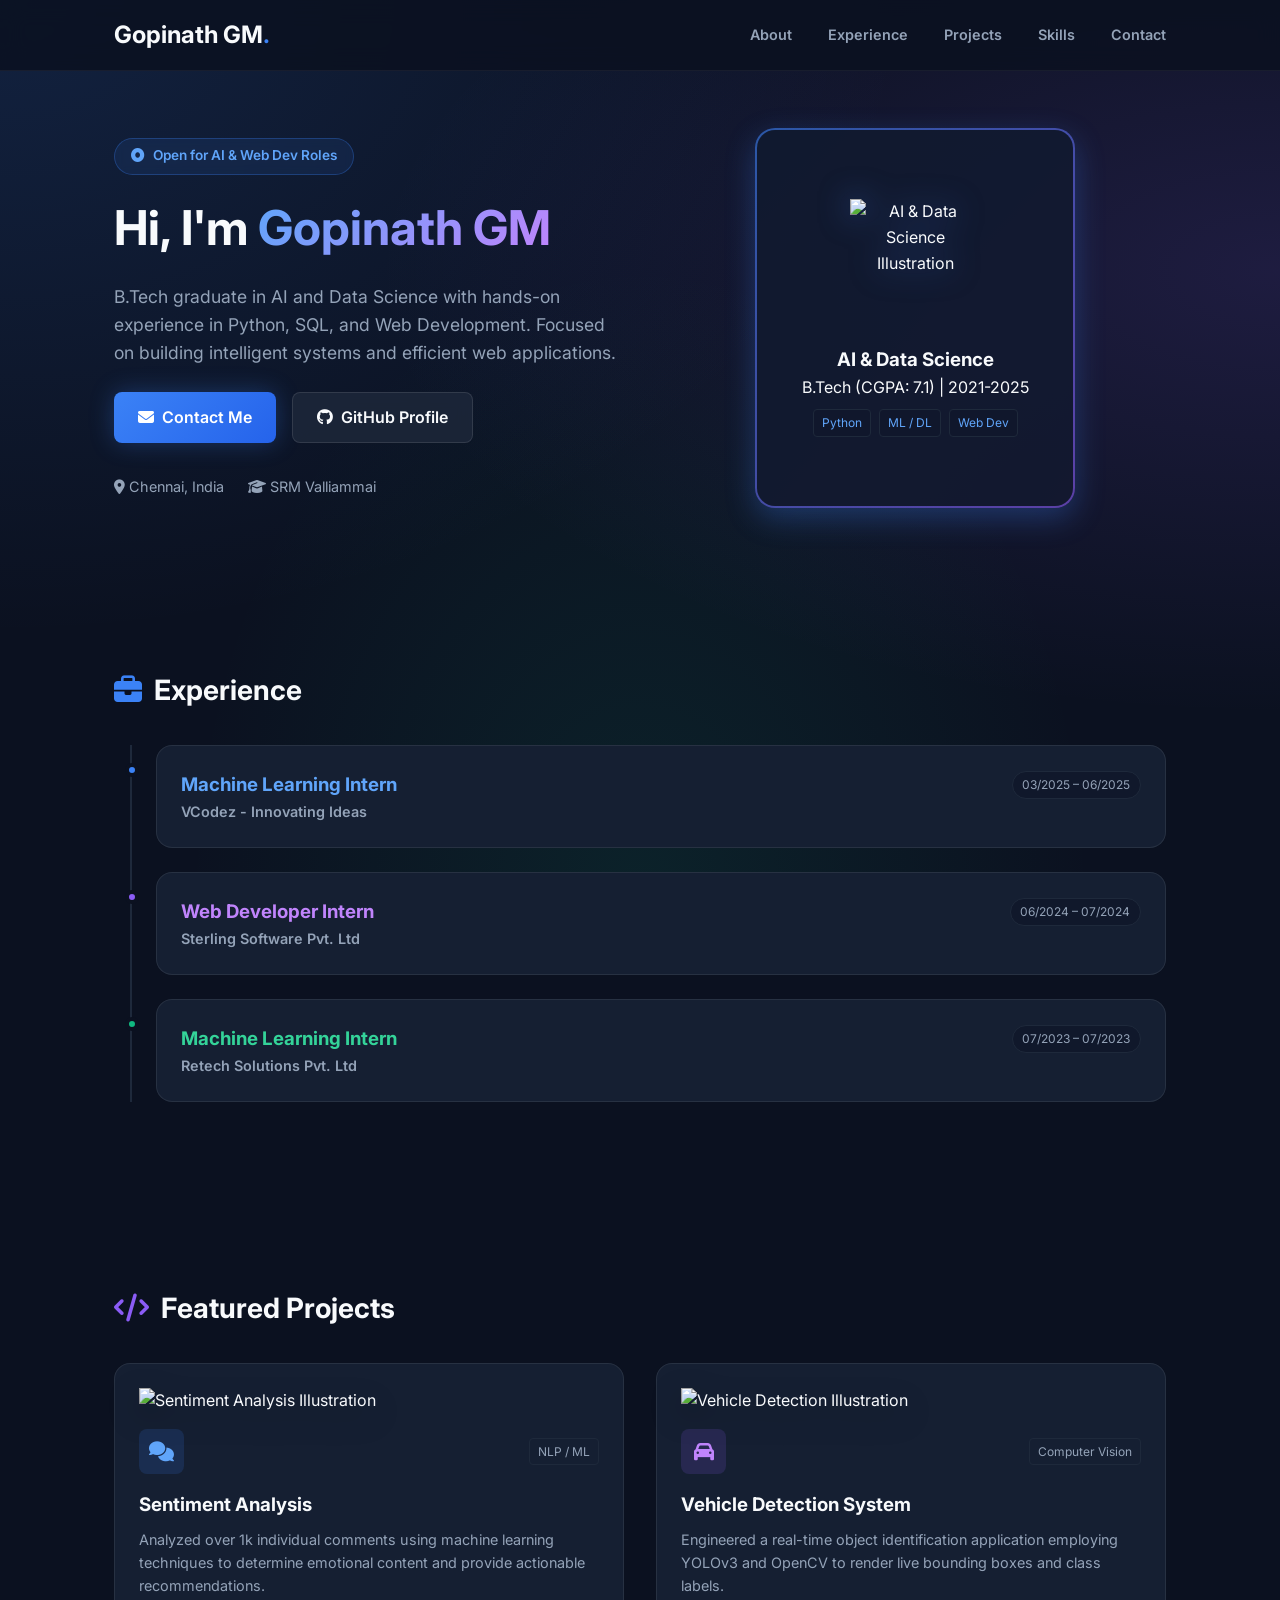
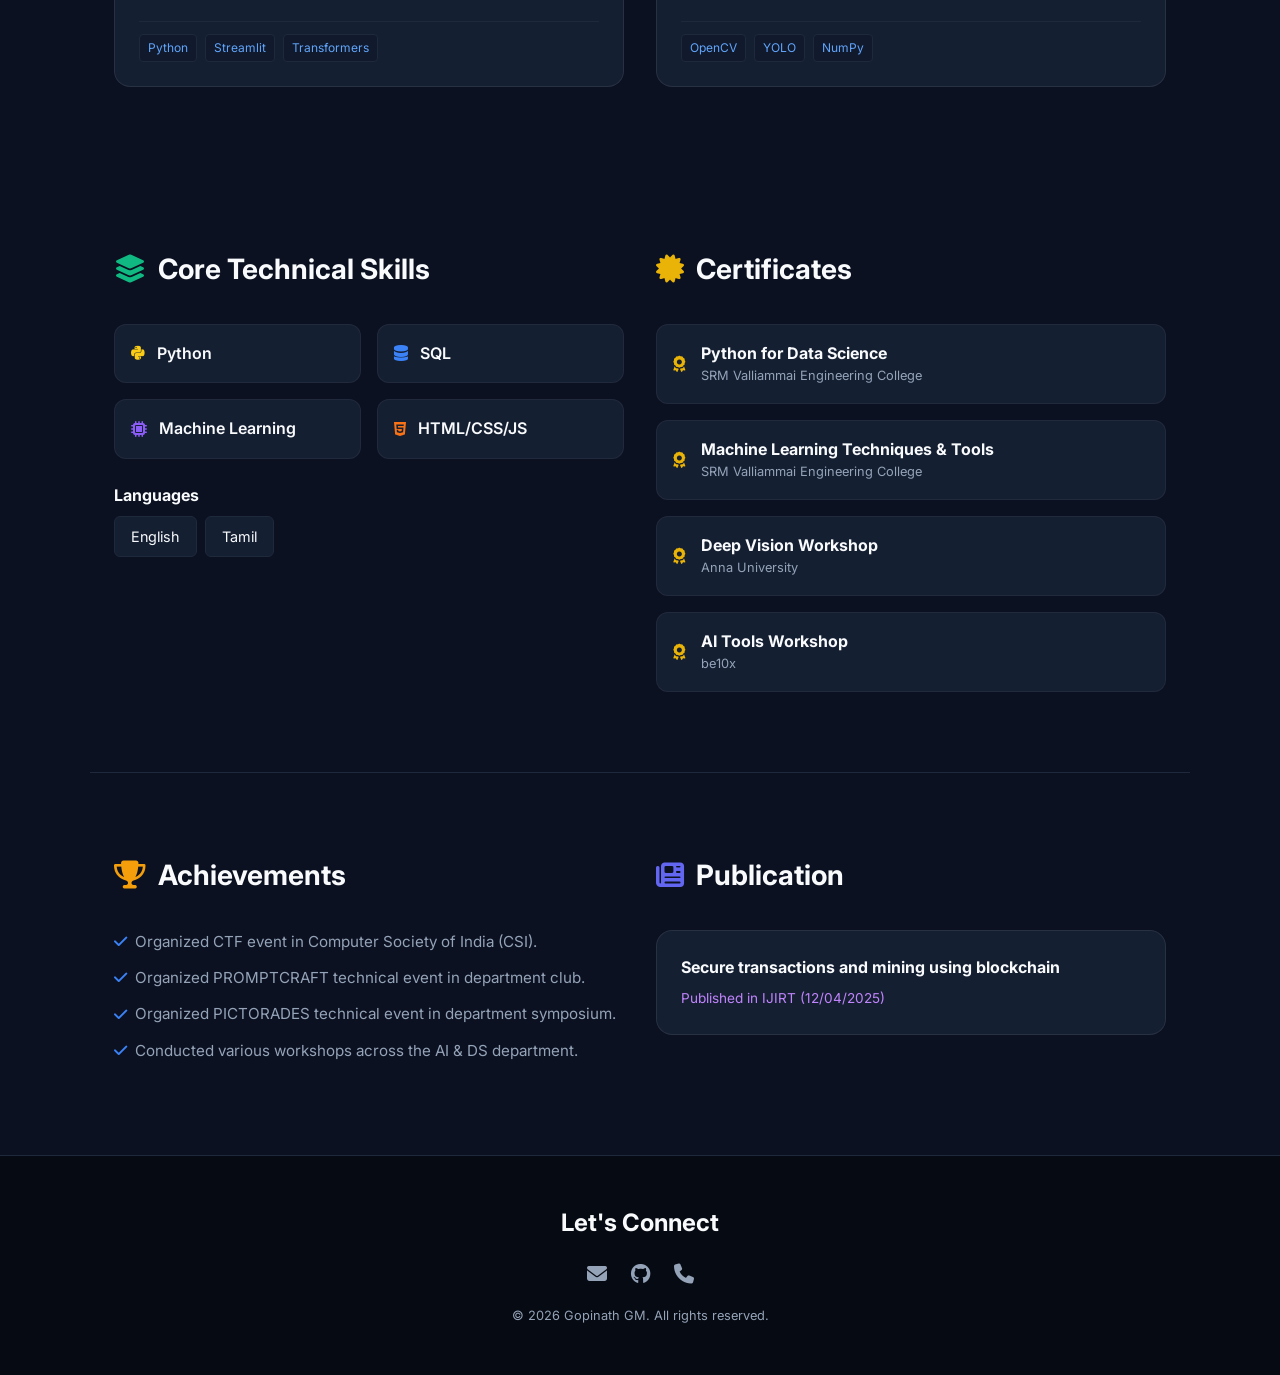
==== index.html @ a015ec3c "Add files via upload" ====
<!DOCTYPE html>
<html lang="en">
<head>
    <meta charset="UTF-8">
    <meta name="viewport" content="width=device-width, initial-scale=1.0">
    <title>Gopinath GM | AI & Data Science Engineer</title>
    <link rel="stylesheet" href="style.css">
    <!-- FontAwesome Animated Icons -->
    <link rel="stylesheet" href="https://cdnjs.cloudflare.com/ajax/libs/font-awesome/6.4.0/css/all.min.css">
    <!-- Google Fonts -->
    <link href="https://fonts.googleapis.com/css2?family=Inter:wght@300;400;600;700&display=swap" rel="stylesheet">
</head>
<body>

    <!-- Navigation -->
    <nav class="navbar">
        <div class="nav-container">
            <a href="#" class="logo">Gopinath GM<span>.</span></a>
            <div class="nav-links">
                <a href="#about">About</a>
                <a href="#experience">Experience</a>
                <a href="#projects">Projects</a>
                <a href="#skills">Skills</a>
                <a href="#contact">Contact</a>
            </div>
        </div>
    </nav>

    <!-- Hero Section -->
    <section id="about" class="hero-section">
        <div class="hero-content">
            <div class="badge">
                <i class="fa-solid fa-circle-dot fa-beat"></i>
                <span>Open for AI & Web Dev Roles</span>
            </div>
            <h1>Hi, I'm <span class="gradient-text">Gopinath GM</span></h1>
            <p class="description">
                B.Tech graduate in AI and Data Science with hands-on experience in Python, SQL, and Web Development. Focused on building intelligent systems and efficient web applications.
            </p>
            <div class="btn-group">
                <a href="mailto:gopinathgm2003@gmail.com" class="btn btn-primary glow">
                    <i class="fa-solid fa-envelope"></i>
                    <span>Contact Me</span>
                </a>
                <a href="https://github.com/GOPINATHGM" target="_blank" class="btn btn-secondary">
                    <i class="fa-brands fa-github"></i>
                    <span>GitHub Profile</span>
                </a>
            </div>
            <div class="hero-meta">
                <span><i class="fa-solid fa-location-dot"></i> Chennai, India</span>
                <span><i class="fa-solid fa-graduation-cap"></i> SRM Valliammai</span>
            </div>
        </div>
        
        <!-- Animated Avatar Card with Web Illustration -->
        <div class="hero-card-container">
            <div class="glow-card">
                <div class="card-inner">
                    <img src="D:\mini project\gopi_image.jpg" alt="AI & Data Science Illustration" class="hero-img">
                    <h3>AI & Data Science</h3>
                    <p class="sub-text">B.Tech (CGPA: 7.1) | 2021-2025</p>
                    <div class="tag-row">
                        <span class="tag">Python</span>
                        <span class="tag">ML / DL</span>
                        <span class="tag">Web Dev</span>
                    </div>
                </div>
            </div>
        </div>
    </section>

    <!-- Experience Timeline -->
    <section id="experience" class="section-container">
        <h2 class="section-title">
            <i class="fa-solid fa-briefcase icon-blue"></i>
            <span>Experience</span>
        </h2>
        <div class="timeline">
            
            <div class="timeline-item">
                <div class="dot dot-blue"></div>
                <div class="card">
                    <div class="card-header">
                        <h3 class="text-blue">Machine Learning Intern</h3>
                        <span class="date-badge">03/2025 – 06/2025</span>
                    </div>
                    <p class="company">VCodez - Innovating Ideas</p>
                </div>
            </div>

            <div class="timeline-item">
                <div class="dot dot-purple"></div>
                <div class="card">
                    <div class="card-header">
                        <h3 class="text-purple">Web Developer Intern</h3>
                        <span class="date-badge">06/2024 – 07/2024</span>
                    </div>
                    <p class="company">Sterling Software Pvt. Ltd</p>
                </div>
            </div>

            <div class="timeline-item">
                <div class="dot dot-emerald"></div>
                <div class="card">
                    <div class="card-header">
                        <h3 class="text-emerald">Machine Learning Intern</h3>
                        <span class="date-badge">07/2023 – 07/2023</span>
                    </div>
                    <p class="company">Retech Solutions Pvt. Ltd</p>
                </div>
            </div>

        </div>
    </section>

    <!-- Projects Section with Web Illustrations -->
    <section id="projects" class="section-container">
        <h2 class="section-title">
            <i class="fa-solid fa-code icon-purple"></i>
            <span>Featured Projects</span>
        </h2>
        <div class="grid-2">
            
            <div class="card project-card glow-hover">
                <div>
                    <img src="D:\mini project\Screenshot 2026-08-24 133958.png" alt="Sentiment Analysis Illustration" class="card-illustration">
                    <div class="project-header">
                        <div class="icon-box blue-bg">
                            <i class="fa-solid fa-comments fa-flip"></i>
                        </div>
                        <span class="category-badge">NLP / ML</span>
                    </div>
                    <h3>Sentiment Analysis</h3>
                    <p class="card-text">
                        Analyzed over 1k individual comments using machine learning techniques to determine emotional content and provide actionable recommendations.
                    </p>
                </div>
                <div class="tag-row border-top">
                    <span class="tag">Python</span>
                    <span class="tag">Streamlit</span>
                    <span class="tag">Transformers</span>
                </div>
            </div>

            <div class="card project-card glow-hover">
                <div>
                    <img src= "D:\mini project\Screenshot 2026-08-24 134102.png" alt="Vehicle Detection Illustration" class="card-illustration">
                    <div class="project-header">
                        <div class="icon-box purple-bg">
                            <i class="fa-solid fa-car fa-shake"></i>
                        </div>
                        <span class="category-badge">Computer Vision</span>
                    </div>
                    <h3>Vehicle Detection System</h3>
                    <p class="card-text">
                        Engineered a real-time object identification application employing YOLOv3 and OpenCV to render live bounding boxes and class labels.
                    </p>
                </div>
                <div class="tag-row border-top">
                    <span class="tag">OpenCV</span>
                    <span class="tag">YOLO</span>
                    <span class="tag">NumPy</span>
                </div>
            </div>

        </div>
    </section>

    <!-- Skills & Certificates Grid -->
    <section id="skills" class="section-container">
        <div class="grid-2">
            
            <!-- Skills -->
            <div>
                <h2 class="sub-title">
                    <i class="fa-solid fa-layer-group icon-emerald"></i>
                    <span>Core Technical Skills</span>
                </h2>
                <div class="skills-grid">
                    <div class="skill-card"><i class="fa-brands fa-python yellow"></i><span>Python</span></div>
                    <div class="skill-card"><i class="fa-solid fa-database blue"></i><span>SQL</span></div>
                    <div class="skill-card"><i class="fa-solid fa-microchip purple"></i><span>Machine Learning</span></div>
                    <div class="skill-card"><i class="fa-brands fa-html5 orange"></i><span>HTML/CSS/JS</span></div>
                </div>

                <h3 class="group-heading">Languages</h3>
                <div class="tag-row">
                    <span class="tag-lg">English</span>
                    <span class="tag-lg">Tamil</span>
                </div>
            </div>

            <!-- Certifications -->
            <div>
                <h2 class="sub-title">
                    <i class="fa-solid fa-certificate icon-yellow"></i>
                    <span>Certificates</span>
                </h2>
                <div class="cert-list">
                    <div class="cert-card">
                        <i class="fa-solid fa-award icon-yellow"></i>
                        <div>
                            <h4>Python for Data Science</h4>
                            <p>SRM Valliammai Engineering College</p>
                        </div>
                    </div>
                    <div class="cert-card">
                        <i class="fa-solid fa-award icon-yellow"></i>
                        <div>
                            <h4>Machine Learning Techniques & Tools</h4>
                            <p>SRM Valliammai Engineering College</p>
                        </div>
                    </div>
                    <div class="cert-card">
                        <i class="fa-solid fa-award icon-yellow"></i>
                        <div>
                            <h4>Deep Vision Workshop</h4>
                            <p>Anna University</p>
                        </div>
                    </div>
                    <div class="cert-card">
                        <i class="fa-solid fa-award icon-yellow"></i>
                        <div>
                            <h4>AI Tools Workshop</h4>
                            <p>be10x</p>
                        </div>
                    </div>
                </div>
            </div>

        </div>
    </section>

    <!-- Achievements & Publications -->
    <section class="section-container border-top-section">
        <div class="grid-2">
            <div>
                <h2 class="sub-title">
                    <i class="fa-solid fa-trophy icon-amber"></i>
                    <span>Achievements</span>
                </h2>
                <ul class="achievement-list">
                    <li><i class="fa-solid fa-check icon-blue"></i> Organized CTF event in Computer Society of India (CSI).</li>
                    <li><i class="fa-solid fa-check icon-blue"></i> Organized PROMPTCRAFT technical event in department club.</li>
                    <li><i class="fa-solid fa-check icon-blue"></i> Organized PICTORADES technical event in department symposium.</li>
                    <li><i class="fa-solid fa-check icon-blue"></i> Conducted various workshops across the AI & DS department.</li>
                </ul>
            </div>
            <div>
                <h2 class="sub-title">
                    <i class="fa-solid fa-newspaper icon-indigo"></i>
                    <span>Publication</span>
                </h2>
                <div class="card">
                    <h4>Secure transactions and mining using blockchain</h4>
                    <p class="pub-date">Published in IJIRT (12/04/2025)</p>
                </div>
            </div>
        </div>
    </section>

    <!-- Footer -->
    <footer id="contact" class="footer">
        <div class="footer-content">
            <h2>Let's Connect</h2>
            <div class="social-links">
                <a href="mailto:gopinathgm2003@gmail.com"><i class="fa-solid fa-envelope"></i></a>
                <a href="https://github.com/GOPINATHGM" target="_blank"><i class="fa-brands fa-github"></i></a>
                <a href="tel:9342889780"><i class="fa-solid fa-phone"></i></a>
            </div>
            <p>© 2026 Gopinath GM. All rights reserved.</p>
        </div>
    </footer>

    <script src="script.js"></script>
</body>
</html>
---- style.css ----
:root {
    --bg-dark: #0b1120;
    --bg-card: #151f32;
    --bg-card-hover: #1e2d4a;
    --text-main: #f8fafc;
    --text-muted: #94a3b8;
    --primary: #3b82f6;
    --secondary: #8b5cf6;
    --emerald: #10b981;
    --yellow: #eab308;
    --border: #1e293b;
}

* {
    margin: 0;
    padding: 0;
    box-sizing: border-box;
    scroll-behavior: smooth;
}

/* Enhanced Gradient & Ambient Background */
body {
    font-family: 'Inter', sans-serif;
    background-color: var(--bg-dark);
    background-image: 
        radial-gradient(at 0% 0%, rgba(59, 130, 246, 0.15) 0px, transparent 50%),
        radial-gradient(at 100% 30%, rgba(139, 92, 246, 0.15) 0px, transparent 50%),
        radial-gradient(at 50% 100%, rgba(16, 185, 129, 0.1) 0px, transparent 50%);
    background-attachment: fixed;
    color: var(--text-main);
    line-height: 1.6;
}

/* Navbar */
.navbar {
    position: fixed;
    top: 0;
    width: 100%;
    background: rgba(11, 17, 32, 0.85);
    backdrop-filter: blur(12px);
    border-bottom: 1px solid rgba(255, 255, 255, 0.05);
    z-index: 1000;
}

.nav-container {
    max-width: 1100px;
    margin: 0 auto;
    padding: 1rem 1.5rem;
    display: flex;
    justify-content: space-between;
    align-items: center;
}

.logo {
    font-size: 1.5rem;
    font-weight: 700;
    color: var(--text-main);
    text-decoration: none;
}

.logo span { color: var(--primary); }

.nav-links a {
    color: var(--text-muted);
    text-decoration: none;
    margin-left: 2rem;
    font-size: 0.9rem;
    font-weight: 600;
    transition: color 0.3s;
}

.nav-links a:hover { color: var(--primary); }

/* Layout & Typography */
.section-container {
    max-width: 1100px;
    margin: 0 auto;
    padding: 5rem 1.5rem;
}

.hero-section {
    max-width: 1100px;
    margin: 0 auto;
    padding: 8rem 1.5rem 5rem 1.5rem;
    display: flex;
    flex-wrap: wrap;
    align-items: center;
    justify-content: space-between;
    gap: 3rem;
}

.hero-content { flex: 1; min-width: 300px; }
.hero-card-container { flex: 1; min-width: 300px; display: flex; justify-content: center; }

h1 { font-size: 3rem; margin: 1rem 0; font-weight: 700; }
.gradient-text {
    background: linear-gradient(135deg, #60a5fa, #c084fc);
    -webkit-background-clip: text;
    -webkit-text-fill-color: transparent;
}

.description { color: var(--text-muted); font-size: 1.1rem; margin-bottom: 1.5rem; }

.section-title, .sub-title {
    font-size: 1.75rem;
    margin-bottom: 2rem;
    display: flex;
    align-items: center;
    gap: 0.75rem;
}

.grid-2 {
    display: grid;
    grid-template-columns: repeat(auto-fit, minmax(320px, 1fr));
    gap: 2rem;
}

/* Badges & Buttons */
.badge {
    display: inline-flex;
    align-items: center;
    gap: 0.5rem;
    background: rgba(59, 130, 246, 0.1);
    color: #60a5fa;
    border: 1px solid rgba(59, 130, 246, 0.3);
    padding: 0.4rem 1rem;
    border-radius: 50px;
    font-size: 0.85rem;
    font-weight: 600;
    backdrop-filter: blur(5px);
}

.btn-group { display: flex; gap: 1rem; margin-bottom: 2rem; flex-wrap: wrap; }

.btn {
    padding: 0.75rem 1.5rem;
    border-radius: 8px;
    font-weight: 600;
    text-decoration: none;
    display: inline-flex;
    align-items: center;
    gap: 0.5rem;
    transition: all 0.3s;
}

.btn-primary { 
    background: linear-gradient(135deg, var(--primary), #2563eb); 
    color: #fff; 
}
.btn-primary:hover { 
    transform: translateY(-2px);
    box-shadow: 0 8px 20px rgba(59, 130, 246, 0.4); 
}

.btn-secondary { 
    background: rgba(30, 41, 59, 0.8); 
    color: var(--text-main); 
    border: 1px solid rgba(255, 255, 255, 0.1); 
    backdrop-filter: blur(8px);
}
.btn-secondary:hover { 
    background: var(--bg-card-hover); 
    transform: translateY(-2px);
}

.hero-meta { display: flex; gap: 1.5rem; color: var(--text-muted); font-size: 0.9rem; }

/* Cards & Illustration Styling */
.card {
    background: var(--bg-card);
    border: 1px solid rgba(255, 255, 255, 0.08);
    border-radius: 16px;
    padding: 1.5rem;
    backdrop-filter: blur(10px);
    transition: transform 0.3s ease, border-color 0.3s ease, box-shadow 0.3s ease;
}

.card-illustration {
    width: 100%;
    height: 140px;
    object-fit: contain;
    margin-bottom: 1rem;
    filter: drop-shadow(0 10px 15px rgba(0, 0, 0, 0.3));
}

.glow { box-shadow: 0 0 25px rgba(59, 130, 246, 0.3); }

.glow-hover:hover {
    transform: translateY(-6px);
    border-color: rgba(139, 92, 246, 0.5);
    box-shadow: 0 12px 30px rgba(139, 92, 246, 0.25);
}

.glow-card {
    width: 320px;
    height: 380px;
    background: linear-gradient(135deg, rgba(59, 130, 246, 0.6), rgba(139, 92, 246, 0.6));
    padding: 2px;
    border-radius: 20px;
    box-shadow: 0 10px 30px rgba(59, 130, 246, 0.3);
}

.card-inner {
    background: rgba(15, 23, 42, 0.95);
    width: 100%;
    height: 100%;
    border-radius: 18px;
    display: flex;
    flex-direction: column;
    align-items: center;
    justify-content: center;
    text-align: center;
    padding: 1.5rem;
}

.hero-img {
    width: 130px;
    height: 130px;
    margin-bottom: 1rem;
    filter: drop-shadow(0 0 15px rgba(59, 130, 246, 0.5));
}

.icon-circle {
    width: 70px;
    height: 70px;
    border-radius: 50%;
    background: var(--bg-card);
    display: flex;
    align-items: center;
    justify-content: center;
    font-size: 2rem;
    color: var(--primary);
    margin-bottom: 1rem;
}

/* Timeline */
.timeline { border-left: 2px solid var(--border); margin-left: 1rem; padding-left: 1.5rem; }
.timeline-item { position: relative; margin-bottom: 1.5rem; }
.dot { position: absolute; left: -31px; top: 18px; width: 14px; height: 14px; border-radius: 50%; border: 4px solid var(--bg-dark); }
.dot-blue { background: var(--primary); }
.dot-purple { background: var(--secondary); }
.dot-emerald { background: var(--emerald); }

.card-header { display: flex; justify-content: space-between; align-items: center; }
.date-badge { background: rgba(15, 23, 42, 0.8); padding: 0.2rem 0.6rem; border-radius: 20px; font-size: 0.75rem; color: var(--text-muted); border: 1px solid var(--border); }
.company { font-weight: 600; color: var(--text-muted); font-size: 0.9rem; }

/* Projects & Tags */
.project-card { display: flex; flex-direction: column; justify-content: space-between; }
.project-header { display: flex; justify-content: space-between; align-items: center; margin-bottom: 1rem; }
.icon-box { width: 45px; height: 45px; border-radius: 8px; display: flex; align-items: center; justify-content: center; font-size: 1.25rem; }
.blue-bg { background: rgba(59, 130, 246, 0.15); color: #60a5fa; }
.purple-bg { background: rgba(139, 92, 246, 0.15); color: #c084fc; }

.category-badge { font-size: 0.75rem; border: 1px solid var(--border); padding: 0.2rem 0.5rem; border-radius: 4px; color: var(--text-muted); }
.card-text { color: var(--text-muted); font-size: 0.9rem; margin: 0.5rem 0 1rem; }

.tag-row { display: flex; gap: 0.5rem; flex-wrap: wrap; margin-top: 0.5rem; }
.tag { background: rgba(15, 23, 42, 0.6); border: 1px solid var(--border); font-size: 0.75rem; padding: 0.2rem 0.5rem; border-radius: 4px; color: #60a5fa; }
.tag-lg { background: var(--bg-card); border: 1px solid var(--border); padding: 0.5rem 1rem; border-radius: 6px; font-size: 0.9rem; }

/* Skills & Certs */
.skills-grid { display: grid; grid-template-columns: 1fr 1fr; gap: 1rem; }
.skill-card { 
    background: var(--bg-card); 
    border: 1px solid rgba(255, 255, 255, 0.05); 
    padding: 1rem; 
    border-radius: 12px; 
    display: flex; 
    align-items: center; 
    gap: 0.75rem; 
    font-weight: 600; 
}

.cert-list { display: flex; flex-direction: column; gap: 1rem; }
.cert-card { 
    background: var(--bg-card); 
    border: 1px solid rgba(255, 255, 255, 0.05); 
    padding: 1rem; 
    border-radius: 12px; 
    display: flex; 
    gap: 1rem; 
    align-items: center; 
}
.cert-card p { font-size: 0.8rem; color: var(--text-muted); }
.group-heading { margin: 1.5rem 0 0.5rem; font-size: 1rem; }

/* Achievements */
.achievement-list { list-style: none; }
.achievement-list li { margin-bottom: 0.75rem; display: flex; gap: 0.5rem; align-items: center; font-size: 0.95rem; color: var(--text-muted); }
.pub-date { font-size: 0.85rem; color: #c084fc; margin-top: 0.5rem; }
.border-top-section { border-top: 1px solid var(--border); }
.border-top { border-top: 1px solid var(--border); padding-top: 0.75rem; }

/* Colors */
.text-blue { color: #60a5fa; }
.text-purple { color: #c084fc; }
.text-emerald { color: #34d399; }
.icon-blue { color: var(--primary); }
.icon-purple { color: var(--secondary); }
.icon-emerald { color: var(--emerald); }
.icon-yellow { color: var(--yellow); }
.icon-amber { color: #f59e0b; }
.icon-indigo { color: #6366f1; }
.yellow { color: #facc15; }
.blue { color: var(--primary); }
.purple { color: var(--secondary); }
.orange { color: #f97316; }

/* Footer */
.footer { background: #060a12; border-top: 1px solid var(--border); padding: 3rem 1.5rem; text-align: center; }
.footer-content { max-width: 1100px; margin: 0 auto; display: flex; flex-direction: column; gap: 1rem; }
.social-links { display: flex; justify-content: center; gap: 1.5rem; }
.social-links a { color: var(--text-muted); font-size: 1.25rem; transition: color 0.3s; }
.social-links a:hover { color: var(--primary); }
.footer p { font-size: 0.8rem; color: var(--text-muted); }
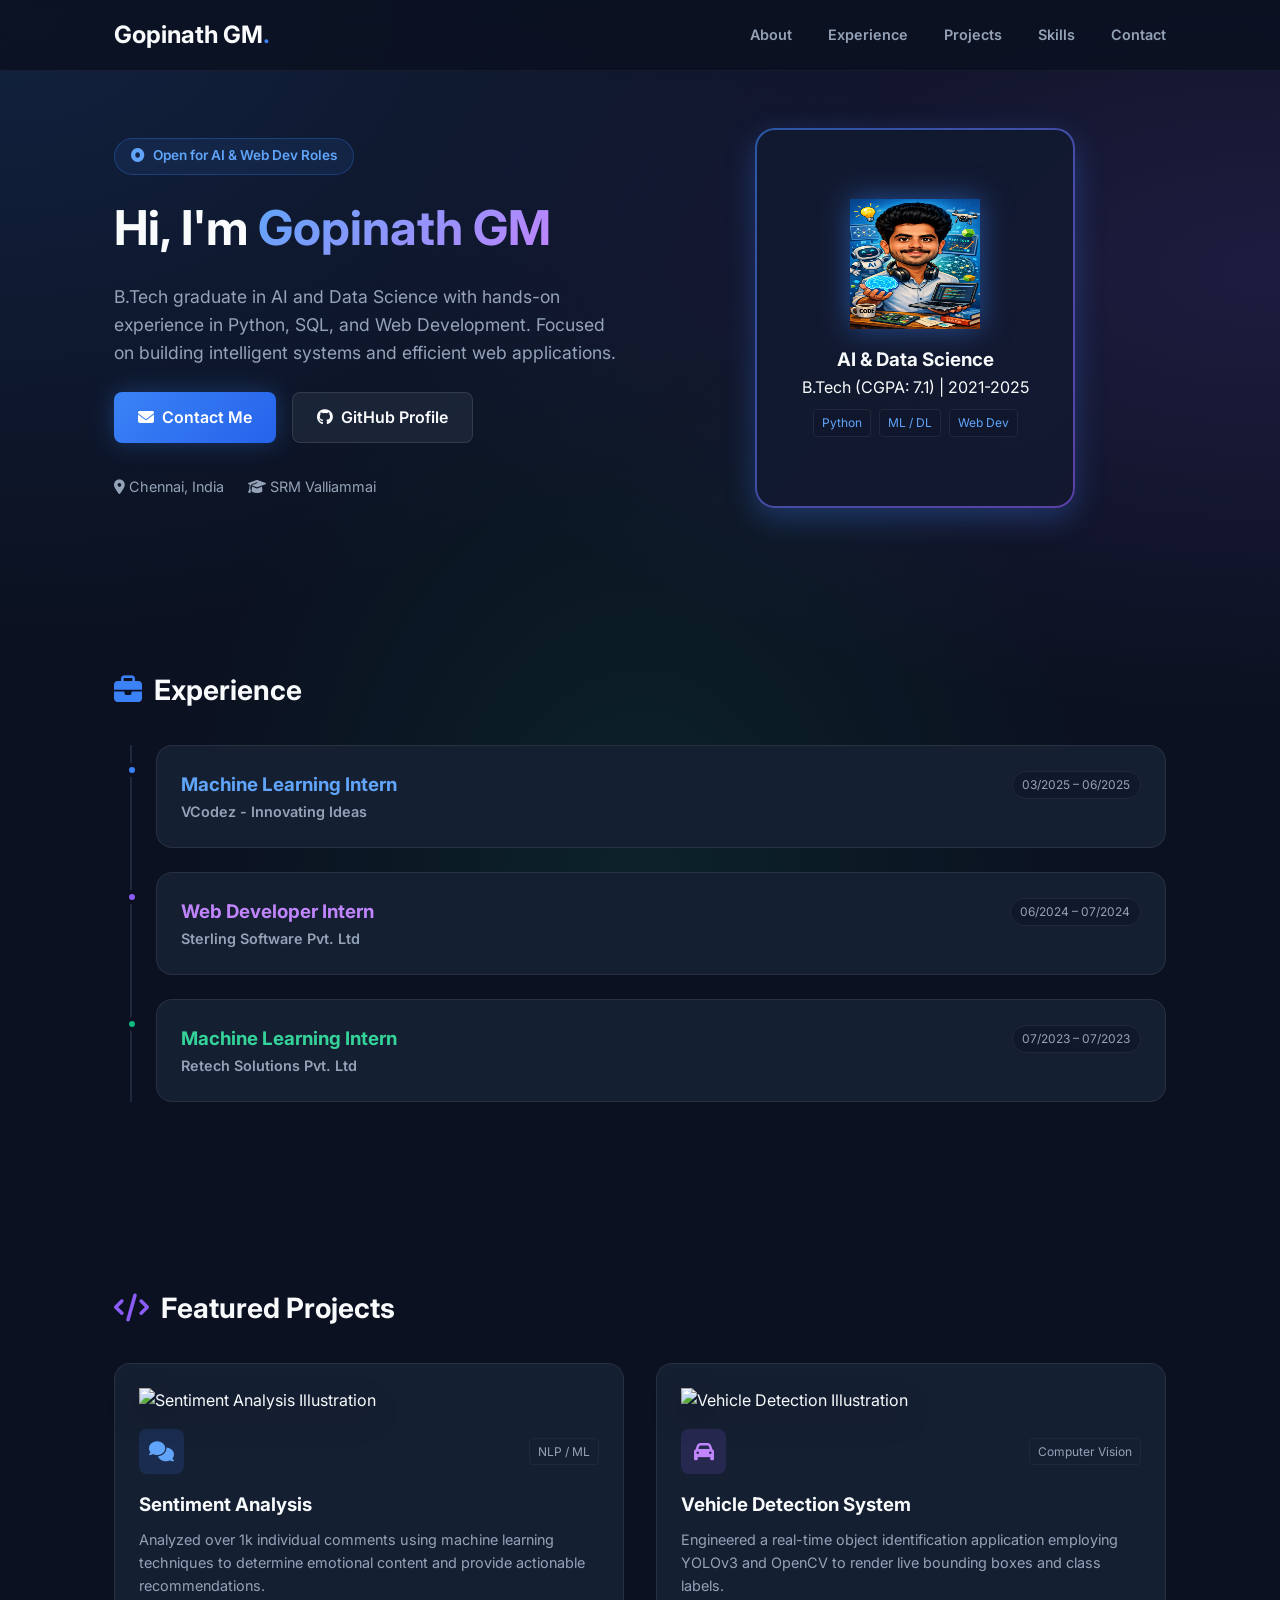
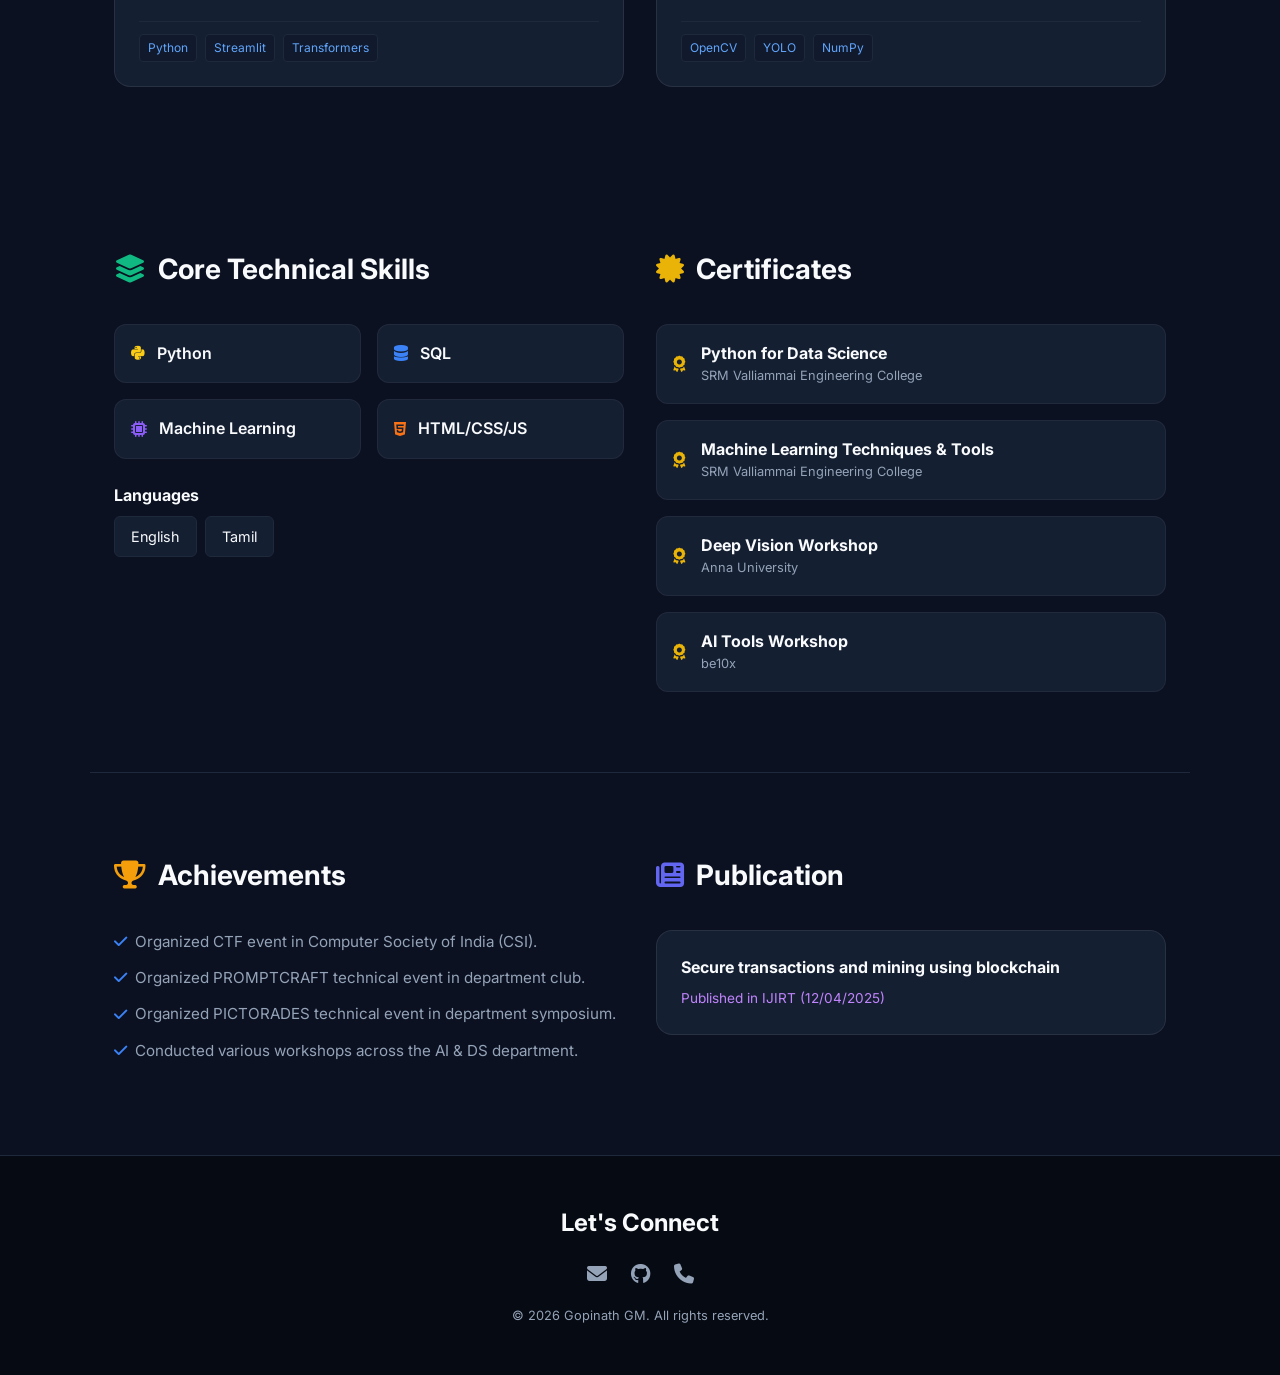
==== commit 0dbc9b2b: "Update index.html" ====
--- a/index.html
+++ b/index.html
@@ -57,7 +57,7 @@
         <div class="hero-card-container">
             <div class="glow-card">
                 <div class="card-inner">
-                    <img src="D:\mini project\gopi_image.jpg" alt="AI & Data Science Illustration" class="hero-img">
+                    <img src="profile.jpeg" alt="AI & Data Science Illustration" class="hero-img">
                     <h3>AI & Data Science</h3>
                     <p class="sub-text">B.Tech (CGPA: 7.1) | 2021-2025</p>
                     <div class="tag-row">
@@ -275,4 +275,4 @@
 
     <script src="script.js"></script>
 </body>
-</html>+</html>
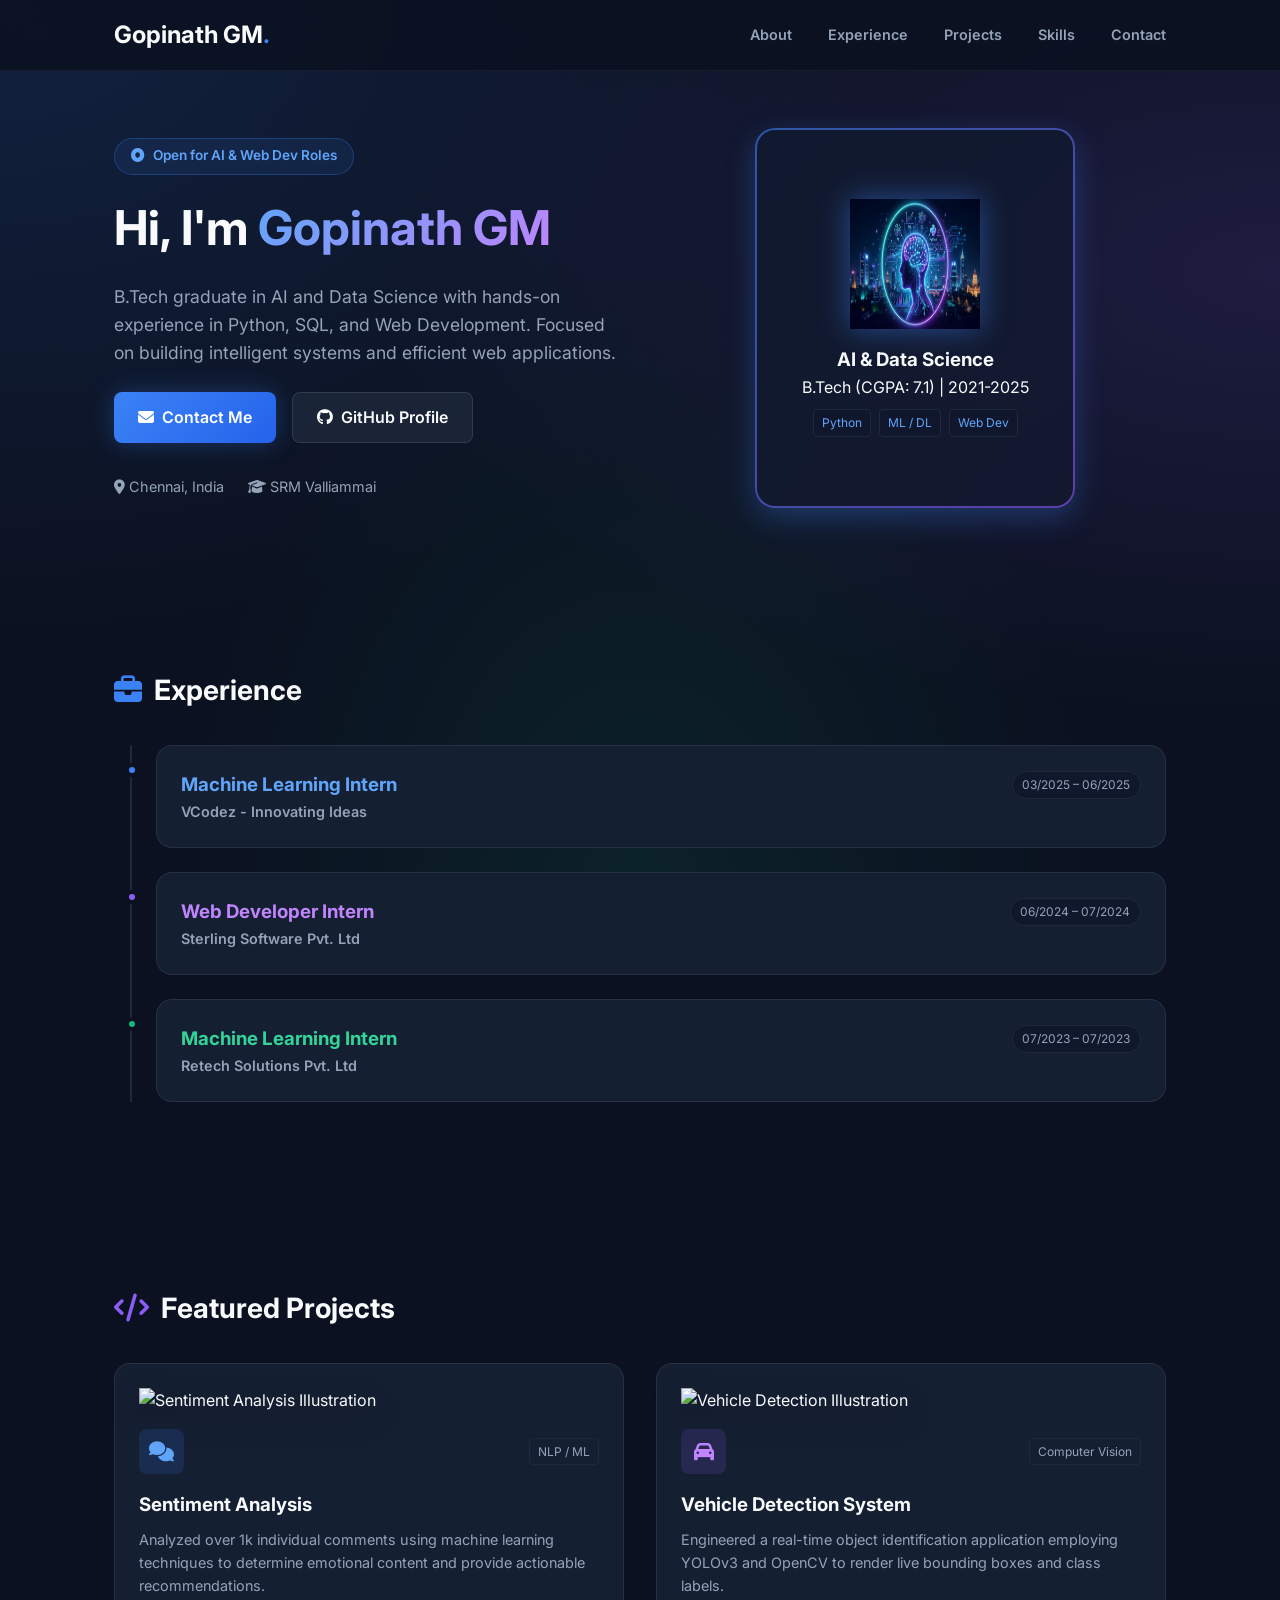
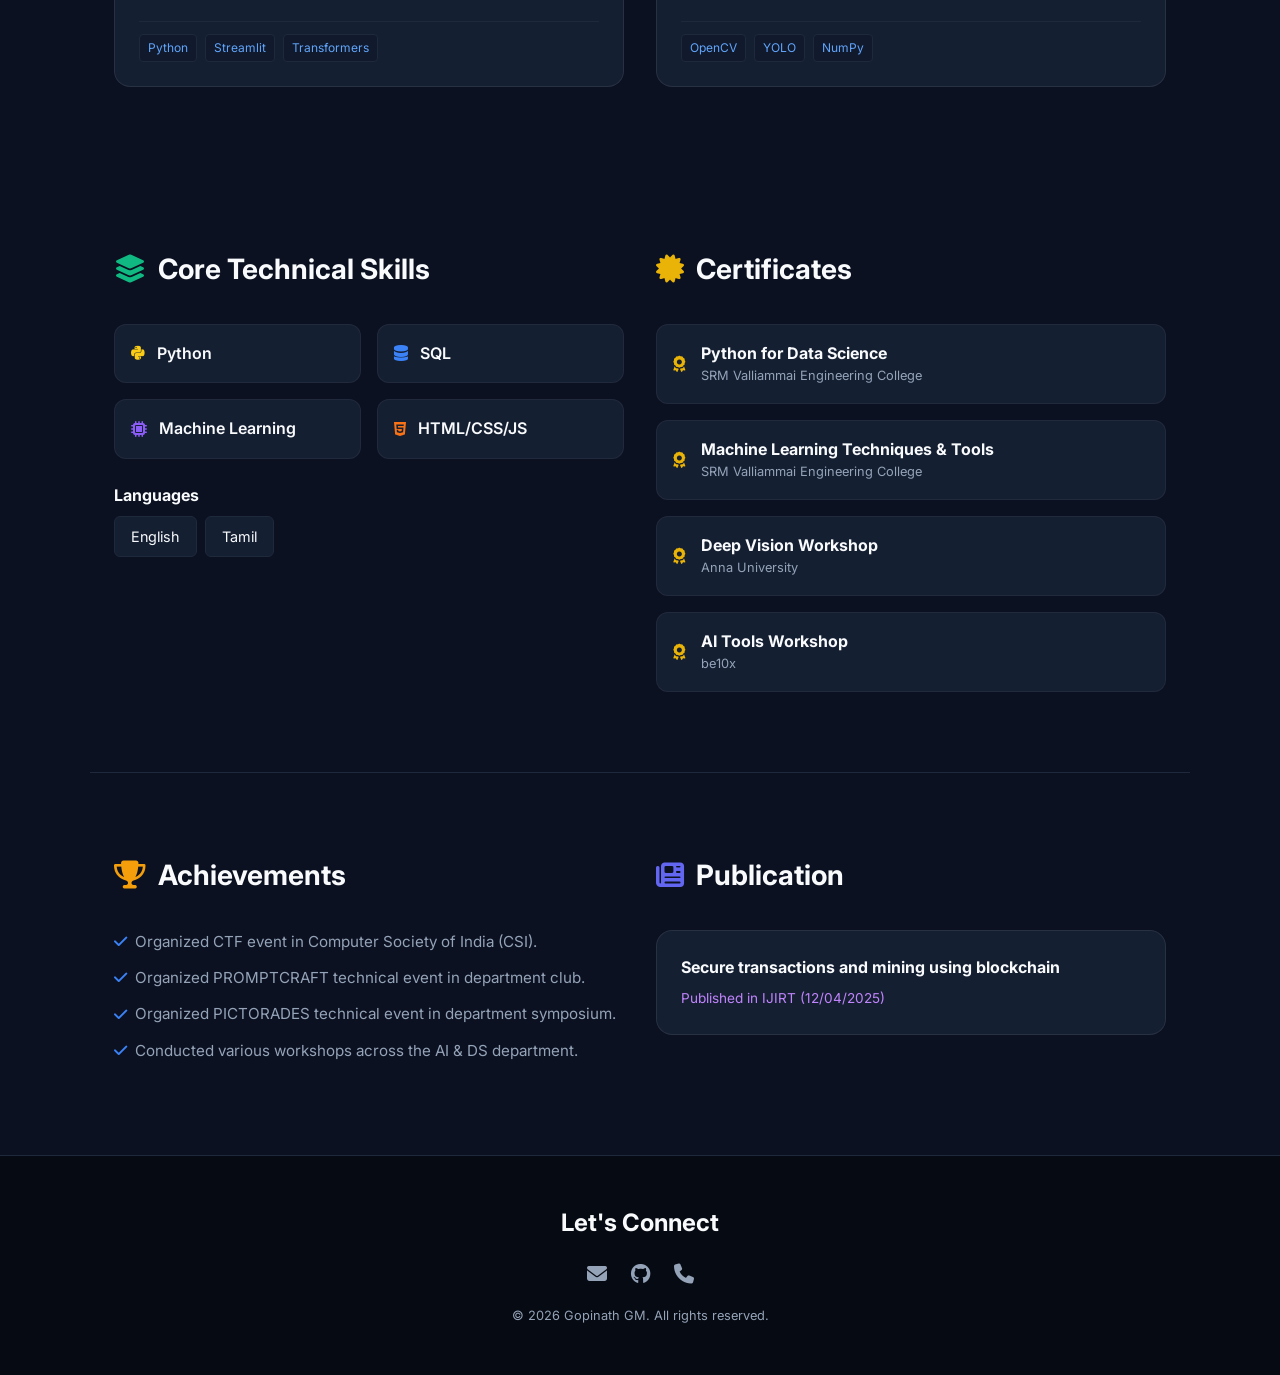
==== commit 9def9560: "Update index.html" ====
--- a/index.html
+++ b/index.html
@@ -57,7 +57,7 @@
         <div class="hero-card-container">
             <div class="glow-card">
                 <div class="card-inner">
-                    <img src="profile.jpeg" alt="AI & Data Science Illustration" class="hero-img">
+                    <img src="ff38b818-d475-4ab7-a7d5-c99158eb771c.jpg" alt="AI & Data Science Illustration" class="hero-img">
                     <h3>AI & Data Science</h3>
                     <p class="sub-text">B.Tech (CGPA: 7.1) | 2021-2025</p>
                     <div class="tag-row">
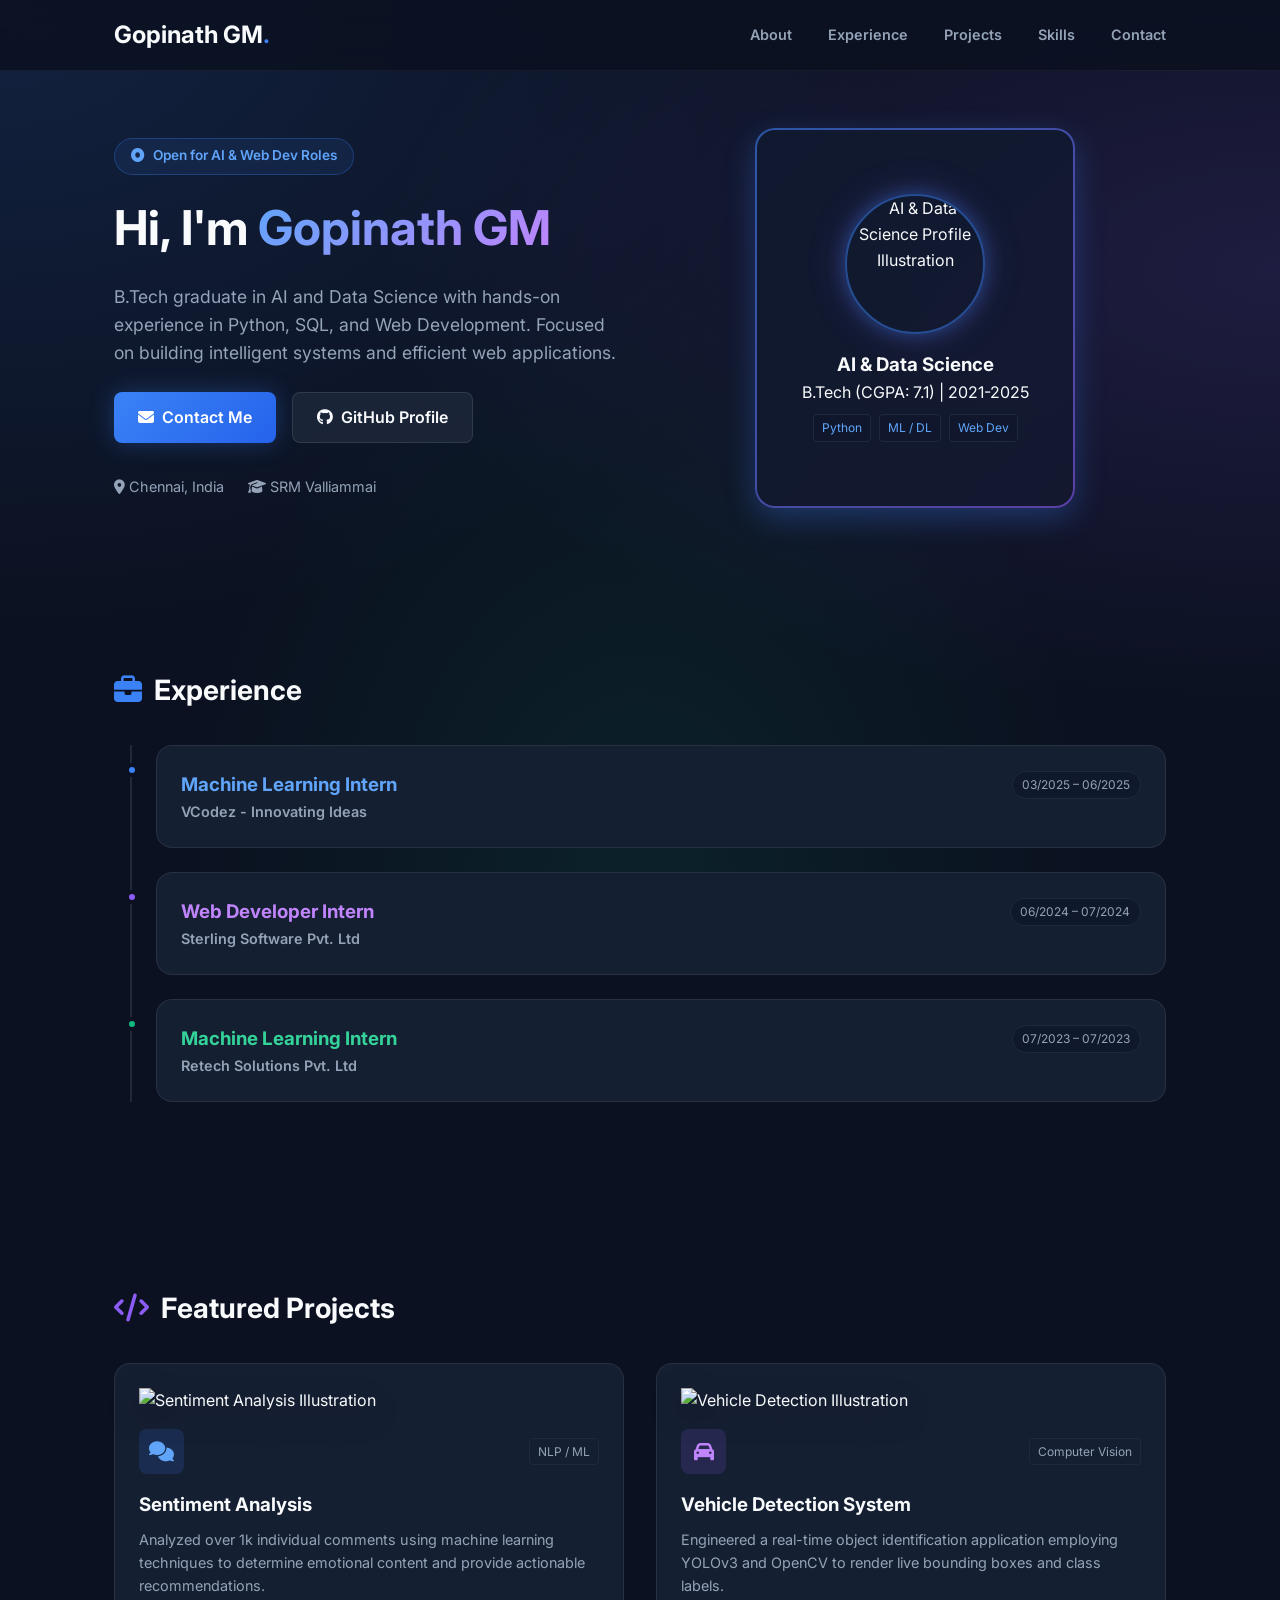
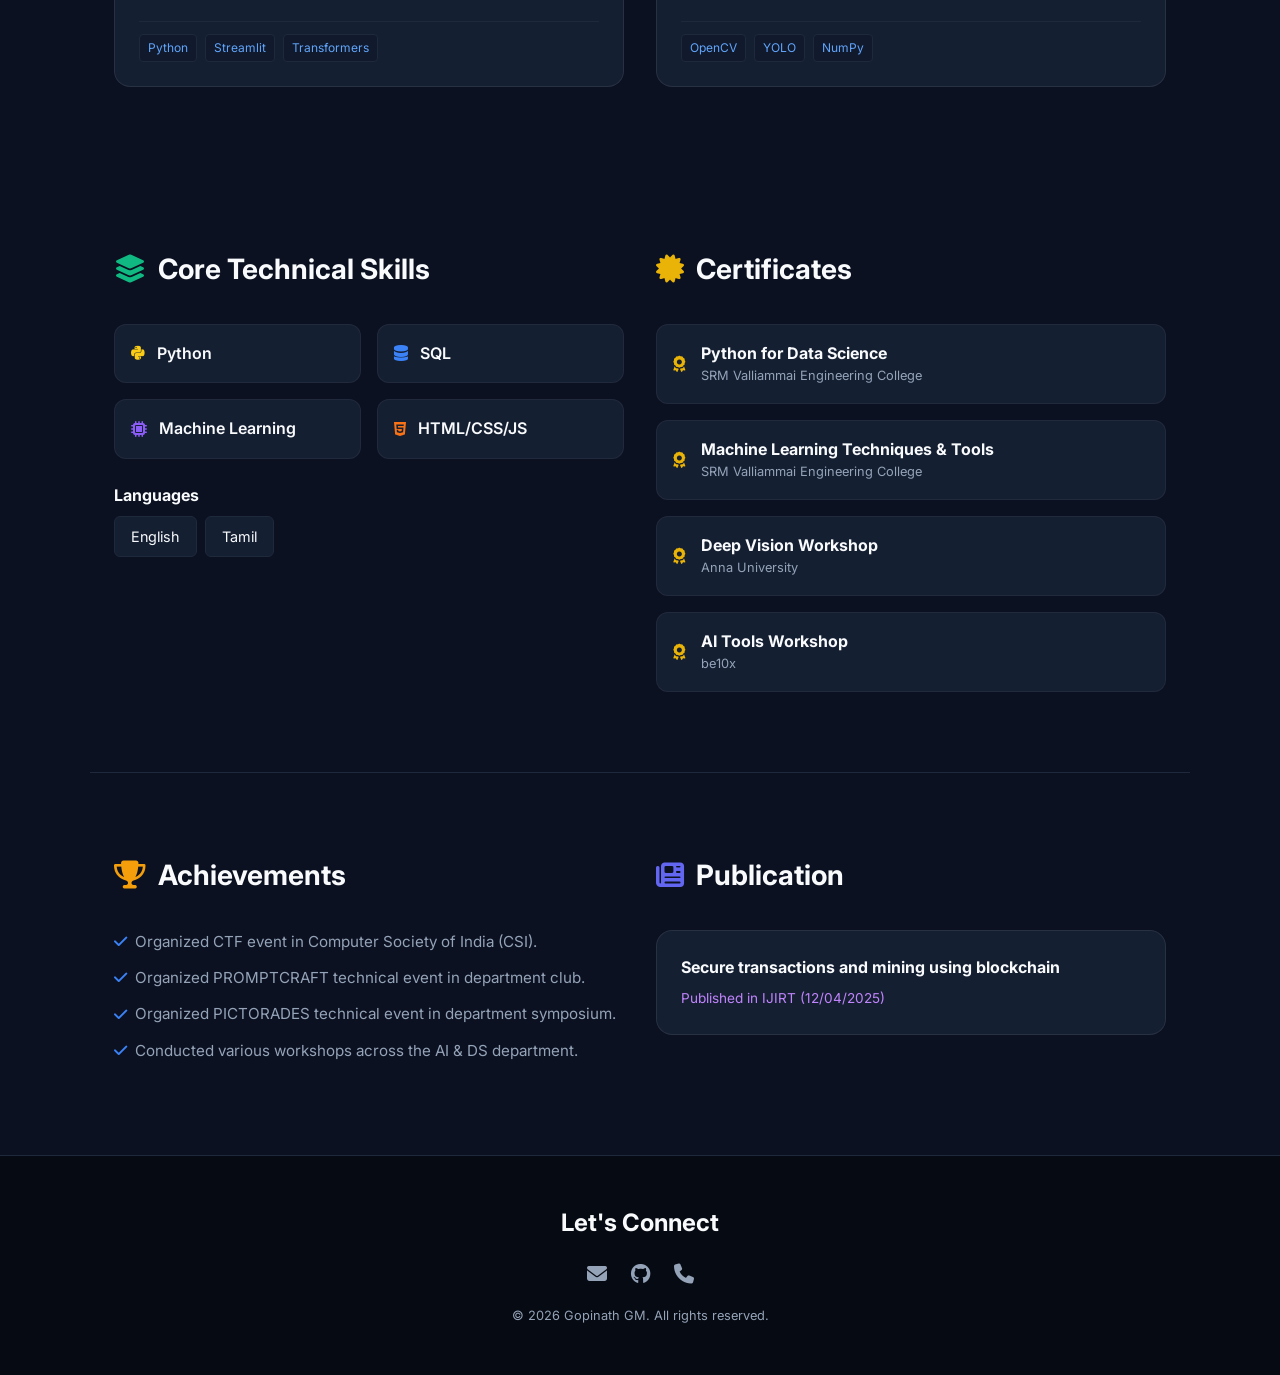
==== commit 3b54f47d: "Fix HTML formatting and update content" ====
--- a/index.html
+++ b/index.html
@@ -53,11 +53,15 @@
             </div>
         </div>
         
-        <!-- Animated Avatar Card with Web Illustration -->
+        <!-- Glow Card Container -->
         <div class="hero-card-container">
             <div class="glow-card">
                 <div class="card-inner">
-                    <img src="ff38b818-d475-4ab7-a7d5-c99158eb771c.jpg" alt="AI & Data Science Illustration" class="hero-img">
+                    <img src="ai-avatar.png" 
+                         alt="AI & Data Science Profile Illustration" 
+                         width="1024" 
+                         height="1053" 
+                         class="hero-img">
                     <h3>AI & Data Science</h3>
                     <p class="sub-text">B.Tech (CGPA: 7.1) | 2021-2025</p>
                     <div class="tag-row">
--- a/style.css
+++ b/style.css
@@ -213,11 +213,23 @@
     padding: 1.5rem;
 }
 
+/* Circular Image Styling for Glow Card */
 .hero-img {
-    width: 130px;
-    height: 130px;
+    width: 140px;
+    height: 140px;
+    object-fit: cover;
+    border-radius: 50%;
     margin-bottom: 1rem;
-    filter: drop-shadow(0 0 15px rgba(59, 130, 246, 0.5));
+    border: 2px solid rgba(59, 130, 246, 0.5);
+    box-shadow: 0 0 20px rgba(59, 130, 246, 0.4),
+                0 0 40px rgba(139, 92, 246, 0.2);
+    transition: transform 0.3s ease, box-shadow 0.3s ease;
+}
+
+.hero-img:hover {
+    transform: scale(1.05);
+    box-shadow: 0 0 25px rgba(59, 130, 246, 0.6),
+                0 0 50px rgba(139, 92, 246, 0.4);
 }
 
 .icon-circle {
@@ -313,4 +325,4 @@
 .social-links { display: flex; justify-content: center; gap: 1.5rem; }
 .social-links a { color: var(--text-muted); font-size: 1.25rem; transition: color 0.3s; }
 .social-links a:hover { color: var(--primary); }
-.footer p { font-size: 0.8rem; color: var(--text-muted); }+.footer p { font-size: 0.8rem; color: var(--text-muted); }
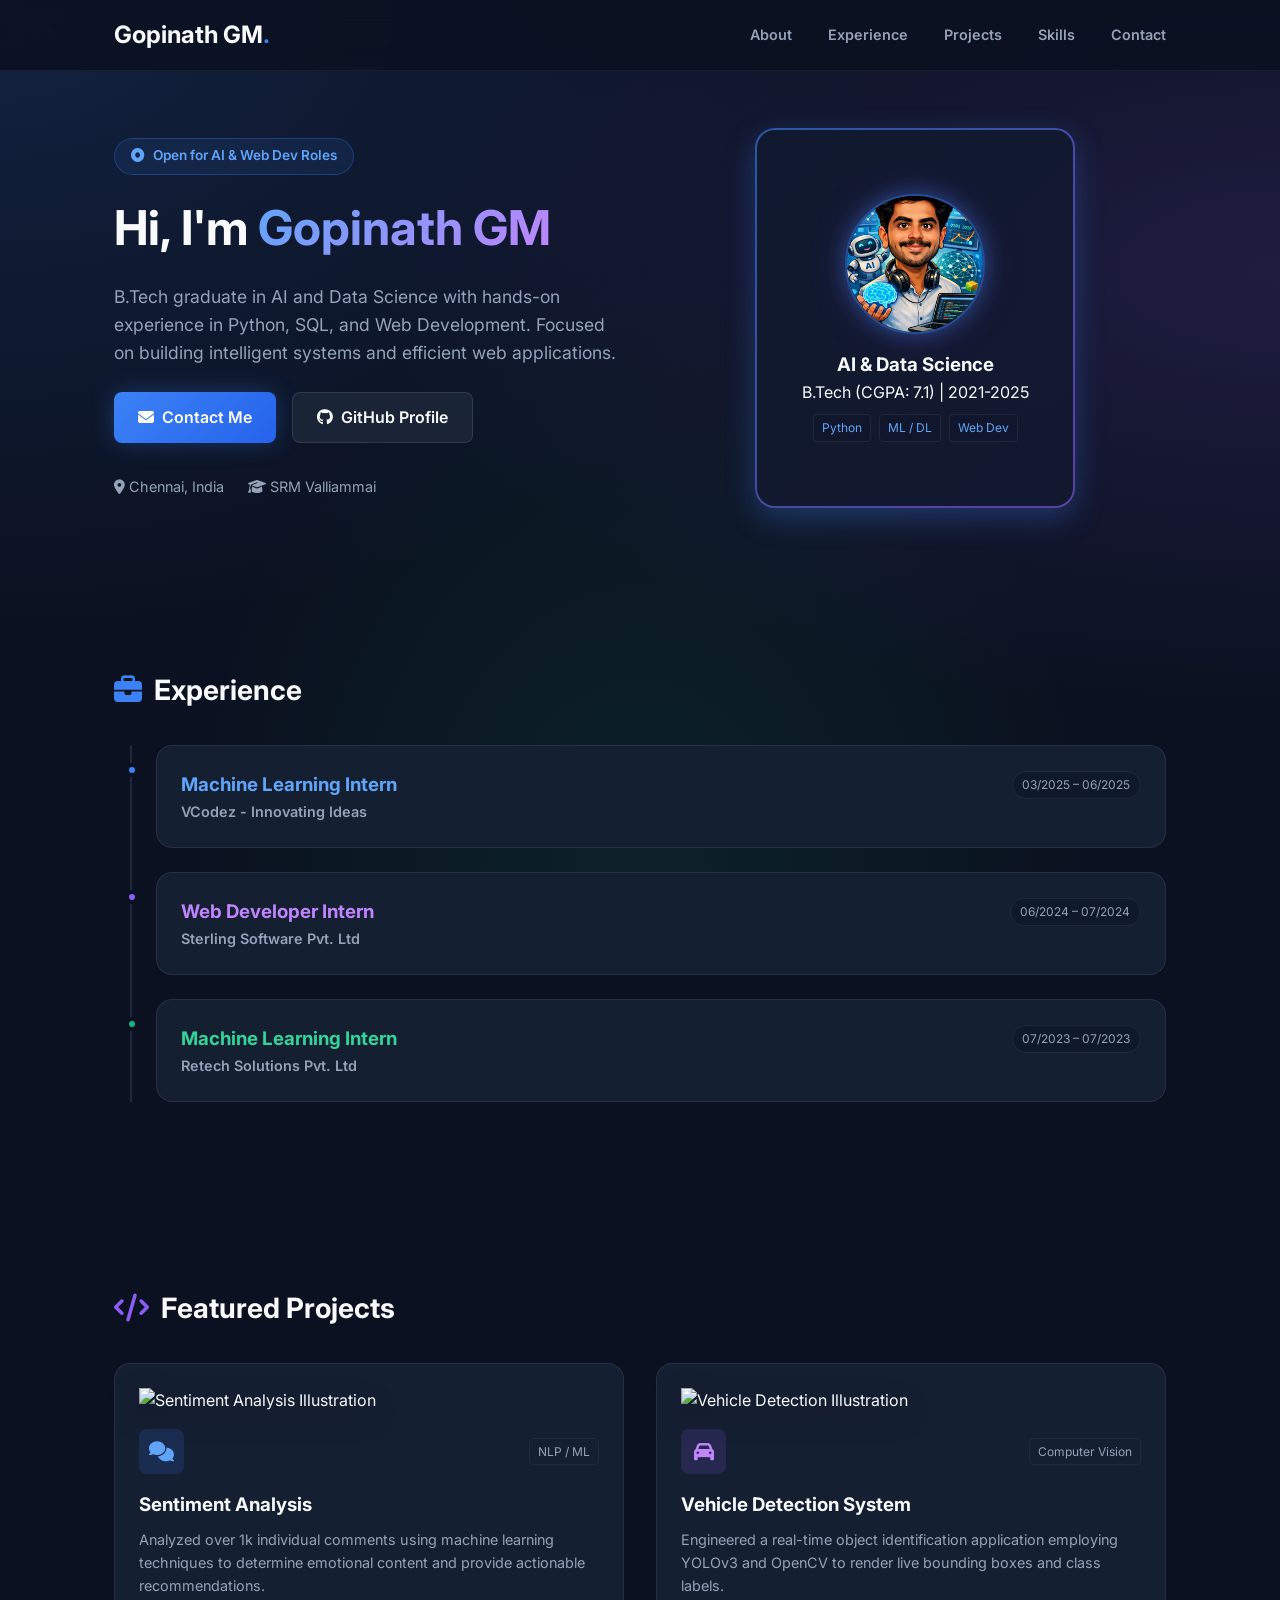
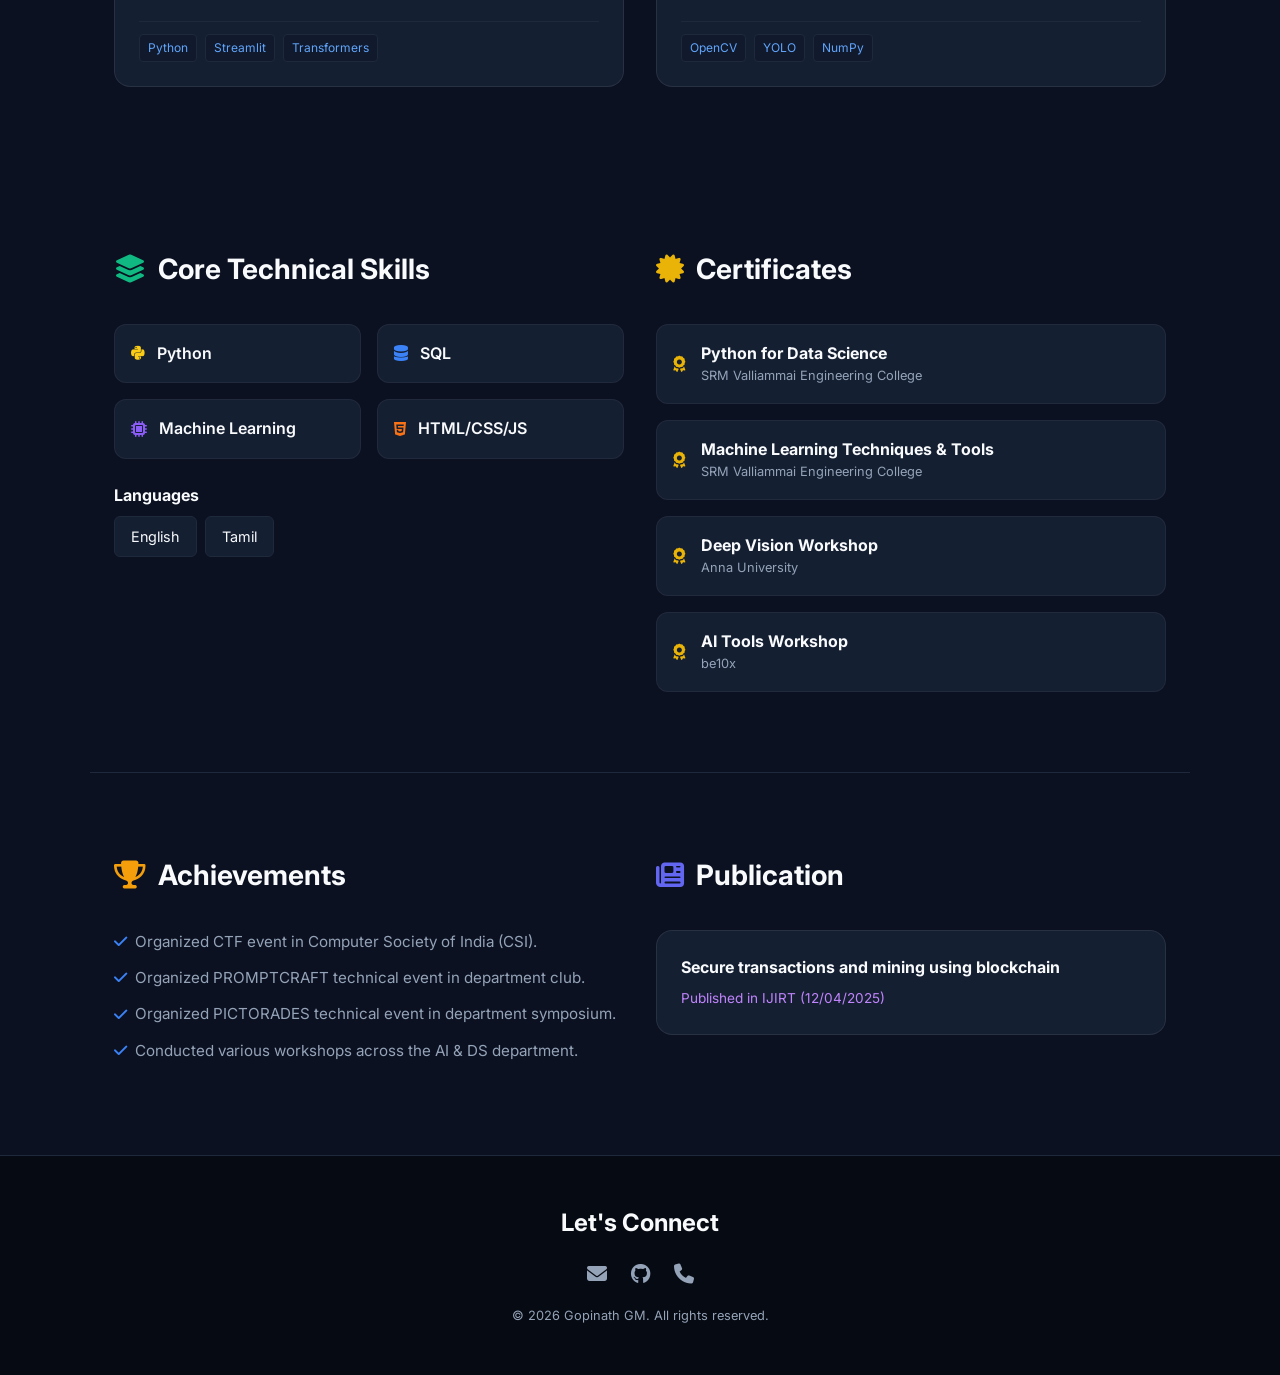
==== commit 8dcb4250: "Fix HTML structure and formatting issues" ====
--- a/index.html
+++ b/index.html
@@ -57,7 +57,7 @@
         <div class="hero-card-container">
             <div class="glow-card">
                 <div class="card-inner">
-                    <img src="ai-avatar.png" 
+                    <img src="profile.jpeg" 
                          alt="AI & Data Science Profile Illustration" 
                          width="1024" 
                          height="1053" 
